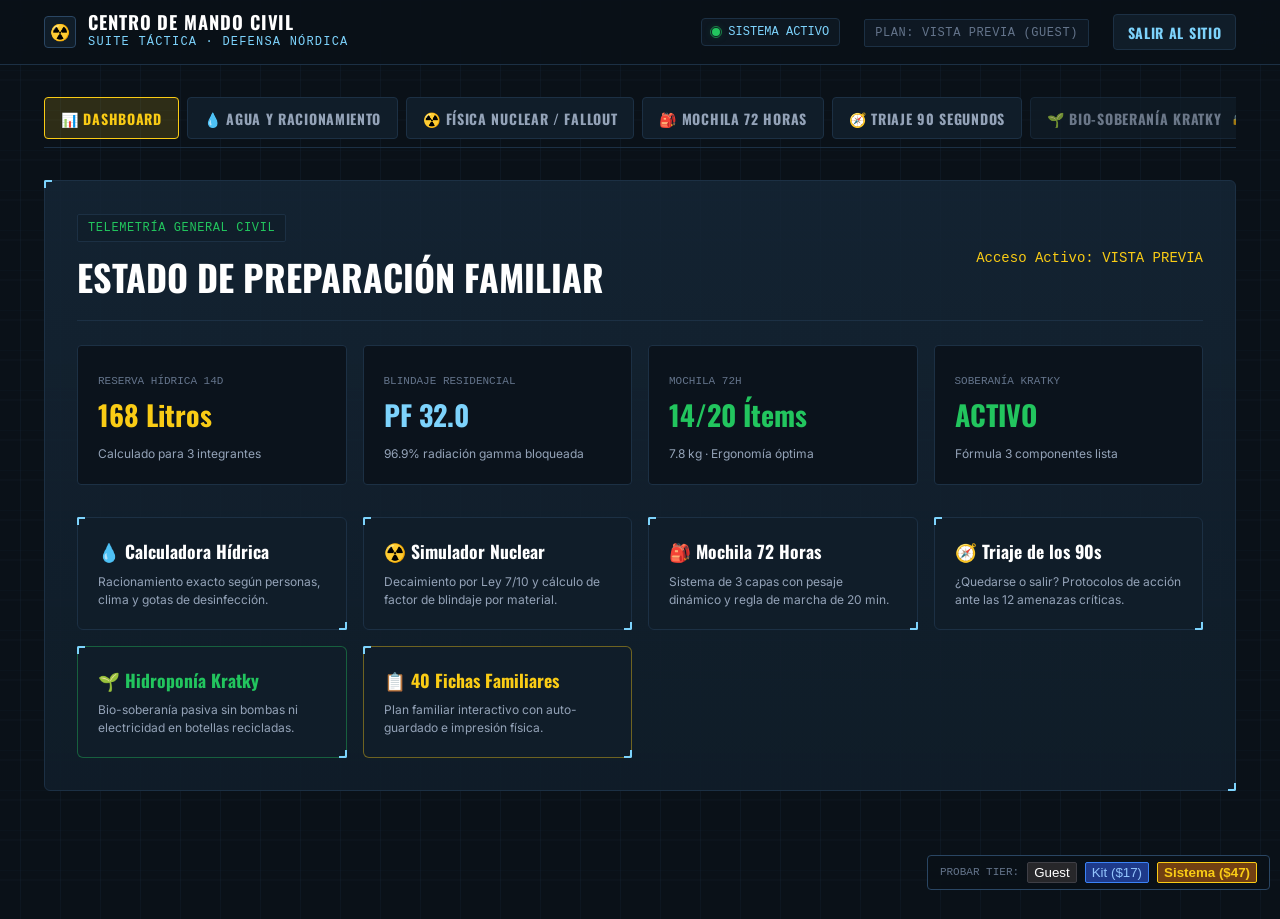
==== app/index.html @ 6c2fdde5 "feat: implementar suite interactiva civil completa, motores kratky, nuclear, agua, triaje y landing " ====
<!DOCTYPE html>
<html lang="es">
<head>
    <meta charset="UTF-8">
    <meta name="viewport" content="width=device-width, initial-scale=1.0">
    <title>CENTRO DE MANDO CIVIL · Supervivencia Final</title>
    <!-- Estilos Tácticos Nórdicos -->
    <link rel="stylesheet" href="../assets/css/tokens.css">
    <link rel="stylesheet" href="../assets/css/layout.css">
    <link rel="stylesheet" href="../assets/css/components.css">
    <style>
        .app-nav-tabs {
            display: flex;
            gap: 0.5rem;
            overflow-x: auto;
            padding-bottom: 0.5rem;
            margin-bottom: 2rem;
            border-bottom: 1px solid var(--border-subtle);
        }
        .app-nav-tab {
            display: inline-flex;
            align-items: center;
            gap: 6px;
            padding: 0.6rem 1rem;
            background: var(--bg-surface);
            border: 1px solid var(--border-subtle);
            color: var(--text-muted);
            border-radius: var(--radius-sm);
            font-family: var(--font-display);
            font-size: var(--text-sm);
            font-weight: 700;
            text-transform: uppercase;
            letter-spacing: 0.05em;
            cursor: pointer;
            white-space: nowrap;
            transition: all var(--transition-fast);
        }
        .app-nav-tab:hover {
            color: #fff;
            border-color: var(--border-strong);
            background: var(--bg-surface-elevated);
        }
        .app-nav-tab.active {
            background: rgba(250, 204, 21, 0.15);
            border-color: var(--action-yellow);
            color: var(--action-yellow);
        }
        .app-nav-tab.locked {
            opacity: 0.7;
            position: relative;
        }
        .app-nav-tab.locked::after {
            content: "🔒";
            font-size: 10px;
            margin-left: 4px;
        }
        .view-pane {
            display: none;
        }
        .view-pane.active {
            display: block;
        }
        @media print {
            .header-command, .app-nav-tabs, .dev-tier-bar, .btn {
                display: none !important;
            }
            body {
                background: #fff !important;
                color: #000 !important;
            }
            .tactical-card {
                border: 1px solid #ccc !important;
                background: #fff !important;
                color: #000 !important;
                box-shadow: none !important;
            }
        }
    </style>
</head>
<body class="bg-radar-grid">

    <!-- BARRA SUPERIOR DE MANDO -->
    <header class="header-command">
        <div class="container">
            <a href="index.html" class="header-brand">
                <span class="brand-badge">☢️</span>
                <div>
                    <h1 class="brand-title">CENTRO DE MANDO CIVIL</h1>
                    <div class="brand-tag">SUITE TÁCTICA · DEFENSA NÓRDICA</div>
                </div>
            </a>

            <div class="header-nav">
                <div class="header-telemetry" id="top-telemetry">
                    <span class="status-dot status-dot-green"></span>
                    <span>SISTEMA ACTIVO</span>
                </div>
                <div id="tier-badge-container">
                    <span class="badge-tactical" id="user-tier-pill" style="color:var(--action-yellow);border-color:var(--action-yellow);">
                        PLAN: CARGANDO...
                    </span>
                </div>
                <a href="../index.html" class="btn btn-sm btn-secondary">Salir al Sitio</a>
            </div>
        </div>
    </header>

    <!-- ÁREA PRINCIPAL DE LA APLICACIÓN -->
    <main class="section" style="padding-top:2rem;">
        <div class="container">

            <!-- PESTAÑAS DE NAVEGACIÓN PRINCIPAL -->
            <nav class="app-nav-tabs" id="main-nav-tabs">
                <button class="app-nav-tab active" data-view="dashboard">📊 Dashboard</button>
                <button class="app-nav-tab" data-view="water">💧 Agua y Racionamiento</button>
                <button class="app-nav-tab" data-view="fallout">☢️ Fí­sica Nuclear / Fallout</button>
                <button class="app-nav-tab" data-view="bag">🎒 Mochila 72 Horas</button>
                <button class="app-nav-tab" data-view="decision">🧭 Triaje 90 Segundos</button>
                <button class="app-nav-tab locked" data-view="kratky" data-req-tier="sistema">🌱 Bio-Soberanía Kratky</button>
                <button class="app-nav-tab locked" data-view="fichas" data-req-tier="sistema">📋 40 Fichas Familiares</button>
                <button class="app-nav-tab locked" data-view="library" data-req-tier="sistema">📚 Enciclopedia 4 Vols</button>
            </nav>

            <!-- VISTAS / PANES -->

            <!-- VISTA 1: DASHBOARD DE CONTROL -->
            <section id="view-dashboard" class="view-pane active">
                <div class="tactical-card" style="margin-bottom:2rem;background:linear-gradient(180deg, rgba(21,38,54,0.85) 0%, rgba(16,29,41,0.95) 100%);">
                    <div style="display:flex;justify-content:space-between;align-items:center;flex-wrap:wrap;gap:1rem;margin-bottom:1.5rem;border-bottom:1px solid var(--border-subtle);padding-bottom:1rem;">
                        <div>
                            <span class="badge-tactical" style="color:var(--status-green);">TELEMETRÍA GENERAL CIVIL</span>
                            <h2 style="font-family:var(--font-display);font-size:var(--text-3xl);color:#fff;margin:0.5rem 0 0 0;text-transform:uppercase;">
                                Estado de Preparación Familiar
                            </h2>
                        </div>
                        <div id="dashboard-plan-label" style="font-family:var(--font-mono);font-size:var(--text-sm);color:var(--action-yellow);">
                            Acceso Activo: SISTEMA COMPLETO
                        </div>
                    </div>

                    <!-- Cuadrícula de Métricas Rápidas -->
                    <div style="display:grid;grid-template-columns:repeat(auto-fit, minmax(220px, 1fr));gap:1rem;margin-bottom:2rem;">
                        <div style="background:#0b131c;padding:1.25rem;border-radius:var(--radius-sm);border:1px solid var(--border-subtle);">
                            <span style="font-family:var(--font-mono);font-size:11px;color:var(--text-dim);text-transform:uppercase;">RESERVA HÍDRICA 14D</span>
                            <div style="font-family:var(--font-display);font-size:var(--text-2xl);color:var(--action-yellow);font-weight:700;margin:4px 0;">
                                168 Litros
                            </div>
                            <span style="font-size:12px;color:var(--text-muted);">Calculado para 3 integrantes</span>
                        </div>

                        <div style="background:#0b131c;padding:1.25rem;border-radius:var(--radius-sm);border:1px solid var(--border-subtle);">
                            <span style="font-family:var(--font-mono);font-size:11px;color:var(--text-dim);text-transform:uppercase;">BLINDAJE RESIDENCIAL</span>
                            <div style="font-family:var(--font-display);font-size:var(--text-2xl);color:var(--text-metallic);font-weight:700;margin:4px 0;">
                                PF 32.0
                            </div>
                            <span style="font-size:12px;color:var(--text-muted);">96.9% radiación gamma bloqueada</span>
                        </div>

                        <div style="background:#0b131c;padding:1.25rem;border-radius:var(--radius-sm);border:1px solid var(--border-subtle);">
                            <span style="font-family:var(--font-mono);font-size:11px;color:var(--text-dim);text-transform:uppercase;">MOCHILA 72H</span>
                            <div style="font-family:var(--font-display);font-size:var(--text-2xl);color:var(--status-green);font-weight:700;margin:4px 0;">
                                14/20 Ítems
                            </div>
                            <span style="font-size:12px;color:var(--text-muted);">7.8 kg · Ergonomía óptima</span>
                        </div>

                        <div style="background:#0b131c;padding:1.25rem;border-radius:var(--radius-sm);border:1px solid var(--border-subtle);">
                            <span style="font-family:var(--font-mono);font-size:11px;color:var(--text-dim);text-transform:uppercase;">SOBERANÍA KRATKY</span>
                            <div style="font-family:var(--font-display);font-size:var(--text-2xl);color:var(--status-green);font-weight:700;margin:4px 0;">
                                ACTIVO
                            </div>
                            <span style="font-size:12px;color:var(--text-muted);">Fórmula 3 componentes lista</span>
                        </div>
                    </div>

                    <!-- Accesos Rápidos a Módulos -->
                    <div style="display:grid;grid-template-columns:repeat(auto-fit, minmax(260px, 1fr));gap:1rem;">
                        <div class="tactical-card" style="padding:1.25rem;cursor:pointer;" data-goto="water">
                            <h3 style="font-family:var(--font-display);color:#fff;font-size:1.1rem;margin:0 0 0.5rem 0;">💧 Calculadora Hídrica</h3>
                            <p style="font-size:var(--text-xs);color:var(--text-muted);margin:0;">Racionamiento exacto según personas, clima y gotas de desinfección.</p>
                        </div>
                        <div class="tactical-card" style="padding:1.25rem;cursor:pointer;" data-goto="fallout">
                            <h3 style="font-family:var(--font-display);color:#fff;font-size:1.1rem;margin:0 0 0.5rem 0;">☢️ Simulador Nuclear</h3>
                            <p style="font-size:var(--text-xs);color:var(--text-muted);margin:0;">Decaimiento por Ley 7/10 y cálculo de factor de blindaje por material.</p>
                        </div>
                        <div class="tactical-card" style="padding:1.25rem;cursor:pointer;" data-goto="bag">
                            <h3 style="font-family:var(--font-display);color:#fff;font-size:1.1rem;margin:0 0 0.5rem 0;">🎒 Mochila 72 Horas</h3>
                            <p style="font-size:var(--text-xs);color:var(--text-muted);margin:0;">Sistema de 3 capas con pesaje dinámico y regla de marcha de 20 min.</p>
                        </div>
                        <div class="tactical-card" style="padding:1.25rem;cursor:pointer;" data-goto="decision">
                            <h3 style="font-family:var(--font-display);color:#fff;font-size:1.1rem;margin:0 0 0.5rem 0;">🧭 Triaje de los 90s</h3>
                            <p style="font-size:var(--text-xs);color:var(--text-muted);margin:0;">¿Quedarse o salir? Protocolos de acción ante las 12 amenazas críticas.</p>
                        </div>
                        <div class="tactical-card" style="padding:1.25rem;cursor:pointer;border-color:rgba(34,197,94,0.4);" data-goto="kratky">
                            <h3 style="font-family:var(--font-display);color:var(--status-green);font-size:1.1rem;margin:0 0 0.5rem 0;">🌱 Hidroponía Kratky</h3>
                            <p style="font-size:var(--text-xs);color:var(--text-muted);margin:0;">Bio-soberanía pasiva sin bombas ni electricidad en botellas recicladas.</p>
                        </div>
                        <div class="tactical-card" style="padding:1.25rem;cursor:pointer;border-color:rgba(250,204,21,0.4);" data-goto="fichas">
                            <h3 style="font-family:var(--font-display);color:var(--action-yellow);font-size:1.1rem;margin:0 0 0.5rem 0;">📋 40 Fichas Familiares</h3>
                            <p style="font-size:var(--text-xs);color:var(--text-muted);margin:0;">Plan familiar interactivo con auto-guardado e impresión física.</p>
                        </div>
                    </div>
                </div>
            </section>

            <!-- VISTA 2: AGUA Y RACIONAMIENTO -->
            <section id="view-water" class="view-pane">
                <div id="water-engine-mount"></div>
            </section>

            <!-- VISTA 3: FÍSICA NUCLEAR Y BLINDAJE -->
            <section id="view-fallout" class="view-pane">
                <div id="fallout-engine-mount"></div>
            </section>

            <!-- VISTA 4: MOCHILA DE 72 HORAS -->
            <section id="view-bag" class="view-pane">
                <div id="bag-engine-mount"></div>
            </section>

            <!-- VISTA 5: TRIAJE DE LOS 90 SEGUNDOS -->
            <section id="view-decision" class="view-pane">
                <div id="decision-engine-mount"></div>
            </section>

            <!-- VISTA 6: LABORATORIO KRATKY (EXCLUSIVO SISTEMA $47) -->
            <section id="view-kratky" class="view-pane">
                <div id="kratky-engine-mount"></div>
            </section>

            <!-- VISTA 7: LAS 40 FICHAS DEL PLAN FAMILIAR (EXCLUSIVO SISTEMA $47) -->
            <section id="view-fichas" class="view-pane">
                <div id="fichas-engine-mount"></div>
            </section>

            <!-- VISTA 8: ENCICLOPEDIA DE LOS 4 VOLÚMENES (EXCLUSIVO SISTEMA $47) -->
            <section id="view-library" class="view-pane">
                <div class="tactical-card" style="margin-bottom:2rem;">
                    <div style="display:flex;justify-content:space-between;align-items:center;margin-bottom:1.5rem;border-bottom:1px solid var(--border-subtle);padding-bottom:1rem;flex-wrap:wrap;gap:1rem;">
                        <div>
                            <span class="badge-tactical" style="color:var(--text-metallic);">📚 BIBLIOTECA TÉCNICA CLASIFICADA</span>
                            <h2 style="font-family:var(--font-display);font-size:var(--text-2xl);color:#fff;margin:0.5rem 0 0 0;text-transform:uppercase;">
                                Los 4 Volúmenes Maestros (Manual Completo 447p)
                            </h2>
                        </div>
                        <a href="../documentos/Manual de Supervivencia ante una Guerra Nuclear.pdf" download class="btn btn-sm btn-primary">
                            📥 Descargar Manual en PDF (19 MB)
                        </a>
                    </div>
                    
                    <div id="volumes-accordion-container" style="display:flex;flex-direction:column;gap:1rem;">
                        <!-- Inyectado dinámicamente desde volumes.js -->
                    </div>
                </div>
            </section>

        </div>
    </main>

    <!-- BARRA FLOTANTE DE SIMULACIÓN Y DESARROLLO (SOLO PARA PRUEBAS DEL PROPIETARIO) -->
    <div class="dev-tier-bar" style="position:fixed;bottom:10px;right:10px;background:rgba(10,17,24,0.95);border:1px solid var(--border-strong);padding:6px 12px;border-radius:var(--radius-sm);z-index:9000;display:flex;align-items:center;gap:8px;font-family:var(--font-mono);font-size:11px;">
        <span style="color:var(--text-dim);">PROBAR TIER:</span>
        <button id="dev-set-guest" style="background:#27272a;border:1px solid #3f3f46;color:#fff;padding:2px 6px;border-radius:2px;cursor:pointer;">Guest</button>
        <button id="dev-set-kit" style="background:#1e3a8a;border:1px solid #3b82f6;color:#93c5fd;padding:2px 6px;border-radius:2px;cursor:pointer;">Kit ($17)</button>
        <button id="dev-set-sistema" style="background:#713f12;border:1px solid #facc15;color:#facc15;padding:2px 6px;border-radius:2px;cursor:pointer;font-weight:bold;">Sistema ($47)</button>
    </div>

    <!-- SCRIPTS DE LA APLICACIÓN -->
    <script type="module">
        import { AuthState, TIERS } from './js/auth-state.js';
        import { WaterEngine } from './js/water-engine.js';
        import { FalloutEngine } from './js/fallout-engine.js';
        import { KratkyEngine } from './js/kratky-engine.js';
        import { BagEngine } from './js/bag-engine.js';
        import { DecisionEngine } from './js/decision-engine.js';
        import { FamilyPlanEngine } from './js/family-plan-engine.js';
        import { VOLUMES } from './data/volumes.js';

        // 1. Inicializar Motores en sus contenedores
        const waterApp = new WaterEngine('water-engine-mount');
        const falloutApp = new FalloutEngine('fallout-engine-mount');
        const kratkyApp = new KratkyEngine('kratky-engine-mount');
        const bagApp = new BagEngine('bag-engine-mount');
        const decisionApp = new DecisionEngine('decision-engine-mount');
        const fichasApp = new FamilyPlanEngine('fichas-engine-mount');

        // 2. Renderizar Biblioteca de Volúmenes
        const volContainer = document.getElementById('volumes-accordion-container');
        if (volContainer && VOLUMES) {
            volContainer.innerHTML = VOLUMES.map((vol, vIdx) => `
                <div style="background:var(--bg-surface-elevated);border:1px solid var(--border-subtle);border-radius:var(--radius-sm);overflow:hidden;">
                    <div style="padding:1rem 1.25rem;background:rgba(16,29,41,0.7);display:flex;justify-content:space-between;align-items:center;cursor:pointer;" onclick="this.nextElementSibling.style.display = this.nextElementSibling.style.display === 'none' ? 'block' : 'none'">
                        <div style="display:flex;align-items:center;gap:10px;">
                            <span style="font-size:1.5rem;">${vol.icon || '📖'}</span>
                            <div>
                                <span style="font-family:var(--font-mono);font-size:11px;color:${vol.coverColor || 'var(--text-metallic)'};">${vol.number} · ${vol.badge || ''}</span>
                                <h3 style="font-family:var(--font-display);font-size:1.15rem;color:#fff;margin:2px 0 0 0;text-transform:uppercase;">${vol.title}</h3>
                            </div>
                        </div>
                        <span style="font-size:12px;color:var(--text-dim);">${vol.readTime || ''} ▼</span>
                    </div>
                    <div style="padding:1.25rem;display:none;border-top:1px solid var(--border-subtle);background:#0b131c;">
                        <p style="font-size:var(--text-sm);color:var(--text-metallic);margin-bottom:1rem;">${vol.subtitle}</p>
                        ${vol.chapters.map(ch => `
                            <div style="margin-bottom:1.25rem;border-bottom:1px solid rgba(255,255,255,0.05);padding-bottom:1rem;">
                                <h4 style="font-family:var(--font-display);font-size:1rem;color:var(--action-yellow);margin:0 0 0.5rem 0;text-transform:uppercase;">${ch.title}</h4>
                                <div style="font-size:var(--text-xs);color:var(--text-muted);line-height:1.6;" class="chapter-content-body">
                                    ${ch.content}
                                </div>
                            </div>
                        `).join('')}
                    </div>
                </div>
            `).join('');
        }

        // 3. Gestión de Pestañas y Control de Acceso
        function updateTierUI() {
            const currentTier = AuthState.getCurrentTier();
            const pill = document.getElementById('user-tier-pill');
            const dashLabel = document.getElementById('dashboard-plan-label');

            if (currentTier === TIERS.SISTEMA) {
                if (pill) {
                    pill.textContent = 'PLAN: SISTEMA COMPLETO ($47)';
                    pill.style.color = 'var(--action-yellow)';
                    pill.style.borderColor = 'var(--action-yellow)';
                }
                if (dashLabel) dashLabel.textContent = 'Acceso Activo: SISTEMA COMPLETO ($47)';
            } else if (currentTier === TIERS.KIT) {
                if (pill) {
                    pill.textContent = 'PLAN: KIT DIGITAL ($17)';
                    pill.style.color = '#38bdf8';
                    pill.style.borderColor = '#38bdf8';
                }
                if (dashLabel) dashLabel.textContent = 'Acceso Activo: KIT DIGITAL ($17)';
            } else {
                if (pill) {
                    pill.textContent = 'PLAN: VISTA PREVIA (GUEST)';
                    pill.style.color = 'var(--text-dim)';
                    pill.style.borderColor = 'var(--border-subtle)';
                }
                if (dashLabel) dashLabel.textContent = 'Acceso Activo: VISTA PREVIA';
            }

            // Actualizar botones con candado
            const lockedTabs = document.querySelectorAll('.app-nav-tab[data-req-tier]');
            lockedTabs.forEach(tab => {
                const req = tab.dataset.reqTier;
                const has = AuthState.hasAccess(req);
                if (has) {
                    tab.classList.remove('locked');
                } else {
                    tab.classList.add('locked');
                }
            });
        }

        function switchView(viewName) {
            const tabs = document.querySelectorAll('.app-nav-tab');
            const targetTab = document.querySelector(`.app-nav-tab[data-view="${viewName}"]`);
            
            // Verificar permiso si la pestaña requiere tier
            if (targetTab && targetTab.dataset.reqTier) {
                const reqTier = targetTab.dataset.reqTier;
                if (!AuthState.hasAccess(reqTier)) {
                    AuthState.showUpgradeModal(targetTab.textContent.trim(), reqTier);
                    return;
                }
            }

            tabs.forEach(t => t.classList.remove('active'));
            if (targetTab) targetTab.classList.add('active');

            const panes = document.querySelectorAll('.view-pane');
            panes.forEach(p => p.classList.remove('active'));

            const activePane = document.getElementById(`view-${viewName}`);
            if (activePane) activePane.classList.add('active');

            window.scrollTo({ top: 0, behavior: 'smooth' });
        }

        // Eventos de Pestañas
        document.querySelectorAll('.app-nav-tab').forEach(btn => {
            btn.addEventListener('click', (e) => {
                switchView(e.currentTarget.dataset.view);
            });
        });

        // Eventos de Tarjetas de Acceso Rápido en Dashboard
        document.querySelectorAll('[data-goto]').forEach(card => {
            card.addEventListener('click', (e) => {
                switchView(e.currentTarget.dataset.goto);
            });
        });

        // Controles de Modo Desarrollador (para pruebas inmediatas del dueño)
        document.getElementById('dev-set-guest')?.addEventListener('click', () => {
            AuthState.setTier(TIERS.GUEST);
            updateTierUI();
        });
        document.getElementById('dev-set-kit')?.addEventListener('click', () => {
            AuthState.setTier(TIERS.KIT);
            updateTierUI();
        });
        document.getElementById('dev-set-sistema')?.addEventListener('click', () => {
            AuthState.setTier(TIERS.SISTEMA);
            updateTierUI();
        });

        // Inicializar UI de Tiers
        updateTierUI();
    </script>
</body>
</html>
---- assets/css/tokens.css ----
/* ============================================================================
   SUPERVIVENCIA FINAL — SISTEMA DE DISEÑO: DEFENSA CIVIL NÓRDICA / RADAR OTAN
   tokens.css · Variables maestras, tipografía y micro-rejilla táctica
   ============================================================================ */

/* ----- Fuentes Locales de Alto Rendimiento (Cero peticiones externas) ----- */
@font-face {
  font-family: 'Oswald';
  font-style: normal;
  font-weight: 400;
  font-display: swap;
  src: url('../fonts/oswald-400-latin.woff2') format('woff2');
}

@font-face {
  font-family: 'Oswald';
  font-style: normal;
  font-weight: 500;
  font-display: swap;
  src: url('../fonts/oswald-500-latin.woff2') format('woff2');
}

@font-face {
  font-family: 'Oswald';
  font-style: normal;
  font-weight: 600;
  font-display: swap;
  src: url('../fonts/oswald-600-latin.woff2') format('woff2');
}

@font-face {
  font-family: 'Oswald';
  font-style: normal;
  font-weight: 700;
  font-display: swap;
  src: url('../fonts/oswald-700-latin.woff2') format('woff2');
}

@font-face {
  font-family: 'Inter';
  font-style: normal;
  font-weight: 400;
  font-display: swap;
  src: url('../fonts/inter-400-latin.woff2') format('woff2');
}

@font-face {
  font-family: 'Inter';
  font-style: normal;
  font-weight: 500;
  font-display: swap;
  src: url('../fonts/inter-500-latin.woff2') format('woff2');
}

@font-face {
  font-family: 'Inter';
  font-style: normal;
  font-weight: 600;
  font-display: swap;
  src: url('../fonts/inter-600-latin.woff2') format('woff2');
}

:root {
  /* ----- 1. Paleta de Color Nórdica / Radar OTAN ----- */
  --bg-abyssal: #0a1118;            /* Fondo base: Azul abisal de mando */
  --bg-surface: #101d29;            /* Superficie de módulos técnicos */
  --bg-surface-elevated: #152636;   /* Módulos interactivos y tarjetas hover */
  --bg-surface-overlay: rgba(16, 29, 41, 0.85); /* Superficie con desenfoque / glassmorphism */

  /* Bordes de precisión táctica */
  --border-subtle: #1c3044;         /* Borde perimetral estándar */
  --border-strong: #2a4663;         /* Borde activo / enfoque */
  --border-glow: rgba(125, 211, 252, 0.25); /* Resplandor perimetral radar */

  /* Tipografías y contraste */
  --text-primary: #ffffff;          /* Blanco puro: Títulos de máxima jerarquía */
  --text-metallic: #7dd3fc;         /* Azul metálico técnico: Subtítulos, métricas, HUD */
  --text-muted: #94a3b8;            /* Gris pizarra neutro: Párrafos y descripciones */
  --text-dim: #64748b;              /* Texto secundario y etiquetas técnicas */

  /* Colores de Acción y Telemetría */
  --action-yellow: #facc15;         /* Amarillo rescate: Botones de conversión y llamada a la acción */
  --action-yellow-hover: #eab308;   /* Amarillo rescate presionado/hover */
  --action-yellow-glow: rgba(250, 204, 21, 0.28);
  --status-green: #22c55e;          /* Verde fósforo operativo: Telemetría positiva y verificación */
  --status-green-glow: rgba(34, 197, 94, 0.25);
  --status-amber: #f59e0b;          /* Alerta preventiva nivel 2 */
  --status-red: #ef4444;            /* Nivel crítico de riesgo */

  /* ----- 2. Tipografía ----- */
  --font-display: 'Oswald', -apple-system, BlinkMacSystemFont, 'Segoe UI', Roboto, sans-serif;
  --font-body: 'Inter', -apple-system, BlinkMacSystemFont, 'Segoe UI', Roboto, sans-serif;
  --font-mono: 'SF Mono', Consolas, 'Liberation Mono', Menlo, Courier, monospace;

  /* Escala tipográfica fluida */
  --text-xs: clamp(0.7rem, 0.65rem + 0.25vw, 0.75rem);
  --text-sm: clamp(0.8rem, 0.75rem + 0.25vw, 0.875rem);
  --text-base: clamp(0.925rem, 0.875rem + 0.25vw, 1rem);
  --text-lg: clamp(1.05rem, 0.98rem + 0.35vw, 1.15rem);
  --text-xl: clamp(1.2rem, 1.1rem + 0.5vw, 1.35rem);
  --text-2xl: clamp(1.5rem, 1.35rem + 0.75vw, 1.75rem);
  --text-3xl: clamp(1.85rem, 1.6rem + 1.25vw, 2.25rem);
  --text-4xl: clamp(2.3rem, 1.9rem + 2vw, 3rem);
  --text-5xl: clamp(2.8rem, 2.2rem + 3vw, 4rem);

  /* Espaciado modular */
  --space-2xs: 0.25rem;
  --space-xs: 0.5rem;
  --space-sm: 0.75rem;
  --space-md: 1rem;
  --space-lg: 1.5rem;
  --space-xl: 2rem;
  --space-2xl: 3rem;
  --space-3xl: 4.5rem;
  --space-4xl: 6rem;

  /* Radios de curvatura de centro de mando (mínimos, estéticos e industriales) */
  --radius-xs: 2px;
  --radius-sm: 4px;
  --radius-md: 6px;
  --radius-lg: 8px;
  --radius-pill: 9999px;

  /* Sombras y elevaciones de pantalla táctica */
  --shadow-sm: 0 1px 2px 0 rgba(0, 0, 0, 0.4);
  --shadow-md: 0 4px 6px -1px rgba(0, 0, 0, 0.5), 0 2px 4px -2px rgba(0, 0, 0, 0.5);
  --shadow-lg: 0 10px 15px -3px rgba(0, 0, 0, 0.6), 0 4px 6px -4px rgba(0, 0, 0, 0.6);
  --shadow-tactical: 0 0 0 1px var(--border-subtle), 0 8px 24px -4px rgba(0, 0, 0, 0.7);

  /* Transiciones precisas */
  --transition-fast: 150ms cubic-bezier(0.16, 1, 0.3, 1);
  --transition-smooth: 250ms cubic-bezier(0.16, 1, 0.3, 1);
  --transition-slow: 400ms cubic-bezier(0.16, 1, 0.3, 1);

  /* Índices Z de mando */
  --z-base: 1;
  --z-surface: 10;
  --z-sticky: 50;
  --z-header: 100;
  --z-modal: 500;
  --z-telemetry: 1000;

  /* ----- 3. Micro-rejilla Radar OTAN (Patrón técnico de fondo) ----- */
  --radar-grid: linear-gradient(to right, rgba(28, 48, 68, 0.18) 1px, transparent 1px),
                linear-gradient(to bottom, rgba(28, 48, 68, 0.18) 1px, transparent 1px);
  --radar-grid-dense: linear-gradient(to right, rgba(125, 211, 252, 0.05) 1px, transparent 1px),
                      linear-gradient(to bottom, rgba(125, 211, 252, 0.05) 1px, transparent 1px);
  --radar-grid-size: 40px 40px;
  --radar-grid-size-dense: 8px 8px;
}

/* Aplicación global del fondo y suavizado */
html {
  background-color: var(--bg-abyssal);
  color: var(--text-primary);
  font-family: var(--font-body);
  font-size: 16px;
  line-height: 1.5;
  -webkit-font-smoothing: antialiased;
  -moz-osx-font-smoothing: grayscale;
  text-rendering: optimizeLegibility;
  box-sizing: border-box;
}

*, *::before, *::after {
  box-sizing: inherit;
}

/* Clase utilitaria de fondo radar técnico */
.bg-radar-grid {
  background-color: var(--bg-abyssal);
  background-image: var(--radar-grid);
  background-size: var(--radar-grid-size);
  background-position: center center;
}
---- assets/css/layout.css ----
/* ============================================================================
   SUPERVIVENCIA FINAL — SISTEMA DE DISEÑO: DEFENSA CIVIL NÓRDICA / RADAR OTAN
   layout.css · Contenedores, rejillas, barra de mando y estructura responsiva
   ============================================================================ */

/* ----- Reseteo y Base Estructural ----- */
body {
  margin: 0;
  padding: 0;
  background-color: var(--bg-abyssal);
  color: var(--text-primary);
  font-family: var(--font-body);
  font-size: var(--text-base);
  min-height: 100vh;
  position: relative;
  overflow-x: hidden; /* Prohibido overflow global que rompa scroll */
}

/* Capa de fondo con micro-rejilla radar permanente */
body::before {
  content: "";
  position: fixed;
  inset: 0;
  background-image: var(--radar-grid);
  background-size: var(--radar-grid-size);
  background-position: center center;
  pointer-events: none;
  z-index: 0;
  opacity: 0.65;
}

/* Contenedor maestro responsivo */
.container {
  width: 100%;
  max-width: 1240px;
  margin-left: auto;
  margin-right: auto;
  padding-left: var(--space-lg);
  padding-right: var(--space-lg);
  position: relative;
  z-index: var(--z-base);
}

.container-narrow {
  max-width: 960px;
}

.container-full {
  max-width: 100%;
  padding-left: var(--space-md);
  padding-right: var(--space-md);
}

/* ----- Barra Superior de Mando / Header Táctico ----- */
.header-command {
  position: sticky;
  top: 0;
  width: 100%;
  background-color: rgba(10, 17, 24, 0.92);
  backdrop-filter: blur(12px);
  -webkit-backdrop-filter: blur(12px);
  border-bottom: 1px solid var(--border-subtle);
  z-index: var(--z-header);
  transition: border-color var(--transition-fast);
}

.header-command .container {
  display: flex;
  align-items: center;
  justify-content: space-between;
  height: 64px;
}

.header-brand {
  display: flex;
  align-items: center;
  gap: var(--space-sm);
  text-decoration: none;
}

.header-brand .brand-badge {
  display: inline-flex;
  align-items: center;
  justify-content: center;
  width: 32px;
  height: 32px;
  border-radius: var(--radius-sm);
  background-color: var(--bg-surface);
  border: 1px solid var(--border-strong);
  color: var(--action-yellow);
}

.header-brand .brand-title {
  font-family: var(--font-display);
  font-size: var(--text-lg);
  font-weight: 700;
  letter-spacing: 0.05em;
  text-transform: uppercase;
  color: var(--text-primary);
  margin: 0;
  line-height: 1;
}

.header-brand .brand-tag {
  font-family: var(--font-mono);
  font-size: var(--text-xs);
  color: var(--text-metallic);
  letter-spacing: 0.1em;
  text-transform: uppercase;
  margin-top: 2px;
}

.header-nav {
  display: flex;
  align-items: center;
  gap: var(--space-lg);
}

.header-telemetry {
  display: flex;
  align-items: center;
  gap: var(--space-xs);
  font-family: var(--font-mono);
  font-size: var(--text-xs);
  color: var(--text-metallic);
  background-color: rgba(16, 29, 41, 0.6);
  padding: 4px 10px;
  border-radius: var(--radius-sm);
  border: 1px solid var(--border-subtle);
}

/* ----- Secciones Maestras ----- */
.section {
  padding-top: var(--space-4xl);
  padding-bottom: var(--space-4xl);
  position: relative;
  z-index: var(--z-base);
}

.section-hero {
  padding-top: var(--space-3xl);
  padding-bottom: var(--space-4xl);
  min-height: calc(100vh - 64px);
  display: flex;
  align-items: center;
}

.section-dark {
  background-color: rgba(16, 29, 41, 0.45);
  border-top: 1px solid var(--border-subtle);
  border-bottom: 1px solid var(--border-subtle);
}

/* Encabezados de Sección */
.section-header {
  text-align: center;
  margin-bottom: var(--space-3xl);
}

.section-tag {
  display: inline-flex;
  align-items: center;
  gap: var(--space-xs);
  font-family: var(--font-mono);
  font-size: var(--text-xs);
  color: var(--text-metallic);
  text-transform: uppercase;
  letter-spacing: 0.15em;
  margin-bottom: var(--space-sm);
}

.section-title {
  font-family: var(--font-display);
  font-size: var(--text-3xl);
  font-weight: 700;
  text-transform: uppercase;
  letter-spacing: 0.02em;
  color: var(--text-primary);
  margin-top: 0;
  margin-bottom: var(--space-sm);
  line-height: 1.15;
}

.section-subtitle {
  font-size: var(--text-lg);
  color: var(--text-muted);
  max-width: 680px;
  margin-left: auto;
  margin-right: auto;
  line-height: 1.6;
}

/* ----- Rejilla de Hero (Titular + Widget de Diagnóstico) ----- */
.hero-grid {
  display: grid;
  grid-template-columns: 1.1fr 0.9fr;
  gap: var(--space-2xl);
  align-items: center;
}

/* Rejilla de Módulos (2, 3 y 4 columnas tácticas) */
.grid-2 {
  display: grid;
  grid-template-columns: repeat(2, 1fr);
  gap: var(--space-xl);
}

.grid-3 {
  display: grid;
  grid-template-columns: repeat(3, 1fr);
  gap: var(--space-xl);
}

.grid-4 {
  display: grid;
  grid-template-columns: repeat(4, 1fr);
  gap: var(--space-lg);
}

/* ----- Footer Táctico ----- */
.footer-command {
  border-top: 1px solid var(--border-subtle);
  background-color: var(--bg-abyssal);
  padding-top: var(--space-3xl);
  padding-bottom: var(--space-2xl);
  position: relative;
  z-index: var(--z-base);
}

/* ----- Responsive Breakpoints ----- */
@media (max-width: 1024px) {
  .hero-grid {
    grid-template-columns: 1fr;
    gap: var(--space-2xl);
  }

  .grid-4 {
    grid-template-columns: repeat(2, 1fr);
  }
}

@media (max-width: 768px) {
  .grid-3, .grid-2 {
    grid-template-columns: 1fr;
  }

  .grid-4 {
    grid-template-columns: 1fr;
  }

  .section {
    padding-top: var(--space-2xl);
    padding-bottom: var(--space-2xl);
  }

  .header-telemetry {
    display: none; /* Ocultar telemetría secundaria en móviles para dar prioridad al CTA */
  }

  .container {
    padding-left: var(--space-md);
    padding-right: var(--space-md);
  }
}
---- assets/css/components.css ----
/* ============================================================================
   SUPERVIVENCIA FINAL — SISTEMA DE DISEÑO: DEFENSA CIVIL NÓRDICA / RADAR OTAN
   components.css · Botones de acción, tarjetas tácticas, telemetría y widget
   ============================================================================ */

/* ----- 1. Botones Tácticos y de Conversión ----- */
.btn {
  display: inline-flex;
  align-items: center;
  justify-content: center;
  gap: var(--space-xs);
  padding: 0.75rem 1.5rem;
  font-family: var(--font-display);
  font-size: var(--text-base);
  font-weight: 700;
  letter-spacing: 0.05em;
  text-transform: uppercase;
  text-decoration: none;
  border-radius: var(--radius-sm);
  border: 1px solid transparent;
  cursor: pointer;
  transition: all var(--transition-smooth);
  position: relative;
  user-select: none;
  white-space: nowrap;
}

/* Botón Principal: Amarillo Rescate (#facc15) */
.btn-primary {
  background-color: var(--action-yellow);
  color: #0a1118;
  border-color: #fde047;
  box-shadow: 0 0 15px var(--action-yellow-glow), 0 2px 4px rgba(0, 0, 0, 0.4);
}

.btn-primary:hover {
  background-color: var(--action-yellow-hover);
  border-color: #fef08a;
  box-shadow: 0 0 25px rgba(250, 204, 21, 0.45), 0 4px 8px rgba(0, 0, 0, 0.5);
  transform: translateY(-1px);
}

.btn-primary:active {
  transform: translateY(1px);
  box-shadow: 0 0 10px var(--action-yellow-glow);
}

/* Botón Secundario: Mando Técnico (#101d29) */
.btn-secondary {
  background-color: var(--bg-surface);
  color: var(--text-metallic);
  border-color: var(--border-subtle);
}

.btn-secondary:hover {
  background-color: var(--bg-surface-elevated);
  border-color: var(--border-strong);
  color: #ffffff;
  box-shadow: 0 0 15px rgba(125, 211, 252, 0.15);
}

/* Tamaños de Botón */
.btn-sm {
  padding: 0.4rem 0.85rem;
  font-size: var(--text-sm);
}

.btn-lg {
  padding: 1rem 2rem;
  font-size: var(--text-lg);
  letter-spacing: 0.08em;
}

.btn-full {
  width: 100%;
}

/* ----- 2. Puntos de Estado y Telemetría Militar ----- */
.status-indicator {
  display: inline-flex;
  align-items: center;
  gap: 6px;
  font-family: var(--font-mono);
  font-size: var(--text-xs);
  text-transform: uppercase;
  letter-spacing: 0.05em;
}

.status-dot {
  width: 8px;
  height: 8px;
  border-radius: var(--radius-pill);
  display: inline-block;
  position: relative;
}

.status-dot-green {
  background-color: var(--status-green);
  box-shadow: 0 0 8px var(--status-green-glow);
}

.status-dot-green::after {
  content: "";
  position: absolute;
  inset: -2px;
  border-radius: var(--radius-pill);
  border: 1px solid var(--status-green);
  opacity: 0.6;
  animation: pulse-dot 2s infinite ease-out;
}

.status-dot-yellow {
  background-color: var(--action-yellow);
  box-shadow: 0 0 8px var(--action-yellow-glow);
}

.status-dot-red {
  background-color: var(--status-red);
  box-shadow: 0 0 8px rgba(239, 68, 68, 0.4);
}

@keyframes pulse-dot {
  0% { transform: scale(1); opacity: 0.8; }
  100% { transform: scale(2.2); opacity: 0; }
}

.badge-tactical {
  display: inline-flex;
  align-items: center;
  gap: 6px;
  padding: 4px 10px;
  border-radius: var(--radius-xs);
  background-color: rgba(16, 29, 41, 0.7);
  border: 1px solid var(--border-subtle);
  font-family: var(--font-mono);
  font-size: var(--text-xs);
  color: var(--text-metallic);
  letter-spacing: 0.05em;
}

/* ----- 3. Tarjetas Tácticas con Esquinas Militares (Bunker Cards) ----- */
.tactical-card {
  background-color: var(--bg-surface);
  border: 1px solid var(--border-subtle);
  border-radius: var(--radius-md);
  padding: var(--space-xl);
  position: relative;
  transition: all var(--transition-smooth);
}

.tactical-card:hover {
  border-color: var(--border-strong);
  box-shadow: 0 8px 30px rgba(0, 0, 0, 0.5), 0 0 20px rgba(125, 211, 252, 0.06);
}

/* Esquinas técnicas militares */
.tactical-card::before,
.tactical-card::after {
  content: "";
  position: absolute;
  width: 8px;
  height: 8px;
  pointer-events: none;
}

.tactical-card::before {
  top: -1px;
  left: -1px;
  border-top: 2px solid var(--text-metallic);
  border-left: 2px solid var(--text-metallic);
  border-top-left-radius: var(--radius-xs);
}

.tactical-card::after {
  bottom: -1px;
  right: -1px;
  border-bottom: 2px solid var(--text-metallic);
  border-right: 2px solid var(--text-metallic);
  border-bottom-right-radius: var(--radius-xs);
}

/* Variante de tarjeta destacada (Sistema Completo $47) */
.tactical-card-featured {
  border-color: rgba(250, 204, 21, 0.4);
  background: linear-gradient(180deg, rgba(21, 38, 54, 0.9) 0%, rgba(16, 29, 41, 0.95) 100%);
  box-shadow: 0 0 30px rgba(250, 204, 21, 0.1);
}

.tactical-card-featured::before {
  border-color: var(--action-yellow);
}

.tactical-card-featured::after {
  border-color: var(--action-yellow);
}

/* ----- 4. Widget de Diagnóstico Rápido de Vulnerabilidad (Hero) ----- */
.diagnostic-widget {
  background-color: rgba(16, 29, 41, 0.85);
  border: 1px solid var(--border-strong);
  border-radius: var(--radius-lg);
  padding: var(--space-xl);
  box-shadow: var(--shadow-tactical), 0 0 40px rgba(10, 17, 24, 0.8);
  backdrop-filter: blur(8px);
  position: relative;
}

.diagnostic-header {
  display: flex;
  align-items: center;
  justify-content: space-between;
  border-bottom: 1px solid var(--border-subtle);
  padding-bottom: var(--space-md);
  margin-bottom: var(--space-lg);
}

.diagnostic-title {
  font-family: var(--font-display);
  font-size: var(--text-base);
  font-weight: 700;
  letter-spacing: 0.08em;
  text-transform: uppercase;
  color: var(--text-metallic);
  margin: 0;
  display: flex;
  align-items: center;
  gap: var(--space-xs);
}

.diagnostic-step {
  font-family: var(--font-mono);
  font-size: var(--text-xs);
  color: var(--text-muted);
  background: var(--bg-surface-elevated);
  padding: 2px 8px;
  border-radius: var(--radius-xs);
  border: 1px solid var(--border-subtle);
}

/* Barra Reactiva de Riesgo / Telemetría en Vivo */
.threat-meter {
  margin-bottom: var(--space-lg);
  background-color: #0b131c;
  border: 1px solid var(--border-subtle);
  border-radius: var(--radius-sm);
  padding: var(--space-sm) var(--space-md);
}

.threat-meter-labels {
  display: flex;
  justify-content: space-between;
  align-items: center;
  margin-bottom: 6px;
  font-family: var(--font-mono);
  font-size: var(--text-xs);
}

.threat-meter-score {
  font-weight: 700;
  color: var(--action-yellow);
}

.threat-bar-track {
  width: 100%;
  height: 8px;
  background-color: rgba(28, 48, 68, 0.5);
  border-radius: var(--radius-pill);
  overflow: hidden;
  position: relative;
}

.threat-bar-fill {
  height: 100%;
  width: 35%; /* Valor reactivo dinámico */
  background: linear-gradient(90deg, var(--status-green) 0%, var(--action-yellow) 60%, var(--status-red) 100%);
  border-radius: var(--radius-pill);
  transition: width 0.4s cubic-bezier(0.16, 1, 0.3, 1);
  box-shadow: 0 0 10px rgba(250, 204, 21, 0.5);
}

/* Pregunta y Opciones Tácticas */
.question-container {
  min-height: 160px;
}

.question-text {
  font-family: var(--font-display);
  font-size: var(--text-lg);
  font-weight: 600;
  color: #ffffff;
  margin-top: 0;
  margin-bottom: var(--space-md);
  line-height: 1.3;
}

.options-grid {
  display: flex;
  flex-direction: column;
  gap: var(--space-xs);
}

.option-btn {
  display: flex;
  align-items: center;
  gap: var(--space-sm);
  width: 100%;
  padding: 0.75rem 1rem;
  background-color: var(--bg-surface-elevated);
  border: 1px solid var(--border-subtle);
  border-radius: var(--radius-sm);
  color: var(--text-muted);
  font-family: var(--font-body);
  font-size: var(--text-sm);
  text-align: left;
  cursor: pointer;
  transition: all var(--transition-fast);
}

.option-btn:hover {
  background-color: #1a2f43;
  border-color: var(--border-strong);
  color: #ffffff;
  transform: translateX(3px);
}

.option-btn.selected {
  background-color: rgba(125, 211, 252, 0.1);
  border-color: var(--text-metallic);
  color: #ffffff;
}

.option-btn .option-indicator {
  width: 16px;
  height: 16px;
  border-radius: var(--radius-xs);
  border: 1px solid var(--border-strong);
  display: flex;
  align-items: center;
  justify-content: center;
  font-family: var(--font-mono);
  font-size: 10px;
  flex-shrink: 0;
}

.option-btn.selected .option-indicator {
  background-color: var(--text-metallic);
  color: #0a1118;
  border-color: var(--text-metallic);
}

/* ----- 5. Barra de Fuentes Oficiales (Trust Strip) ----- */
.sources-strip {
  display: flex;
  flex-wrap: wrap;
  align-items: center;
  justify-content: center;
  gap: var(--space-lg);
  padding: var(--space-lg) var(--space-md);
  border-top: 1px solid var(--border-subtle);
  border-bottom: 1px solid var(--border-subtle);
  background-color: rgba(10, 17, 24, 0.7);
}

.source-item {
  display: flex;
  align-items: center;
  gap: var(--space-xs);
  font-family: var(--font-mono);
  font-size: var(--text-xs);
  color: var(--text-dim);
  letter-spacing: 0.05em;
  text-transform: uppercase;
}

.source-item strong {
  color: var(--text-metallic);
}
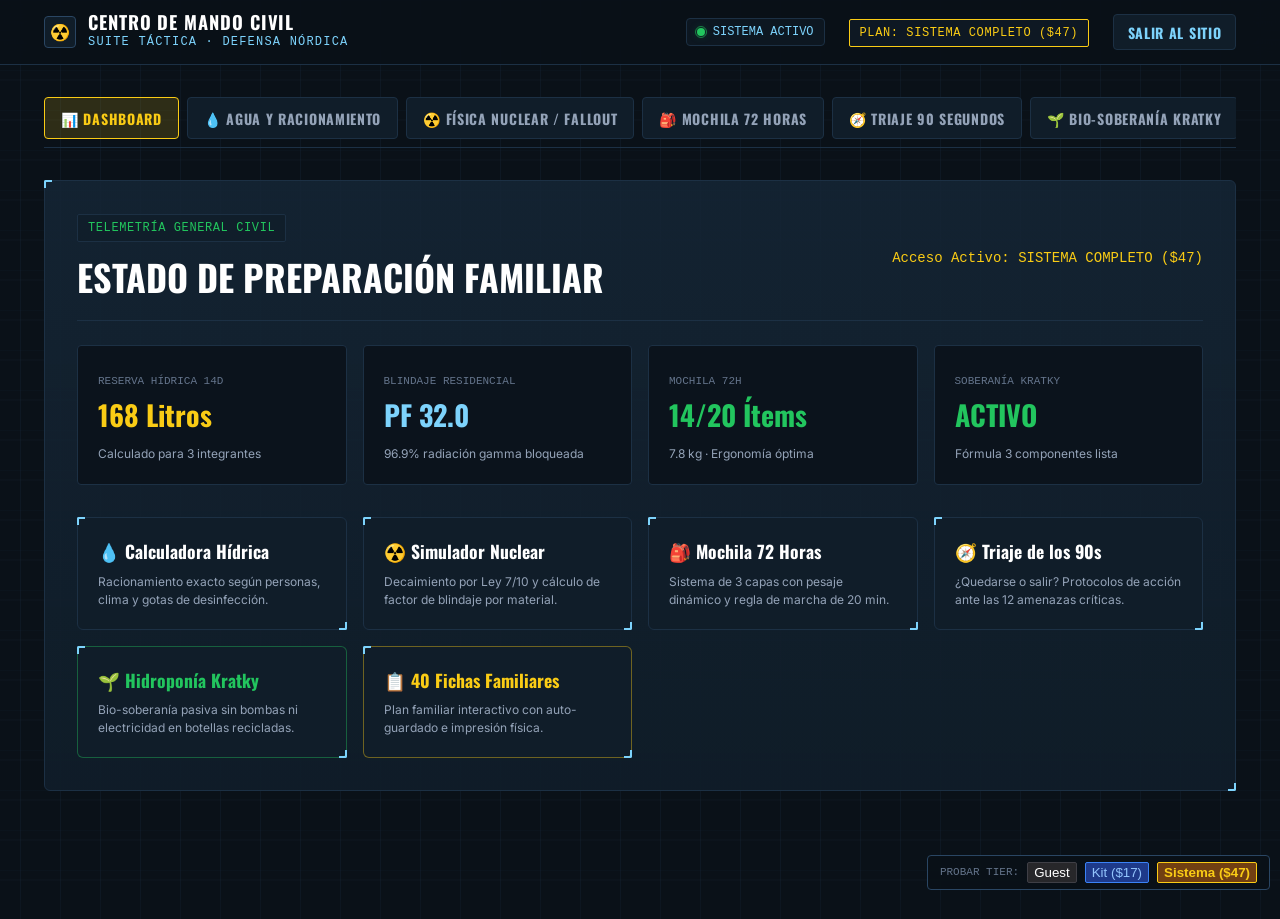
==== commit 7894c7e1: "feat: desbloquear acceso total por defecto para pruebas y auditoria del propietario" ====
--- a/app/index.html
+++ b/app/index.html
@@ -116,9 +116,9 @@
                 <button class="app-nav-tab" data-view="fallout">☢️ Fí­sica Nuclear / Fallout</button>
                 <button class="app-nav-tab" data-view="bag">🎒 Mochila 72 Horas</button>
                 <button class="app-nav-tab" data-view="decision">🧭 Triaje 90 Segundos</button>
-                <button class="app-nav-tab locked" data-view="kratky" data-req-tier="sistema">🌱 Bio-Soberanía Kratky</button>
-                <button class="app-nav-tab locked" data-view="fichas" data-req-tier="sistema">📋 40 Fichas Familiares</button>
-                <button class="app-nav-tab locked" data-view="library" data-req-tier="sistema">📚 Enciclopedia 4 Vols</button>
+                <button class="app-nav-tab" data-view="kratky" data-req-tier="sistema">🌱 Bio-Soberanía Kratky</button>
+                <button class="app-nav-tab" data-view="fichas" data-req-tier="sistema">📋 40 Fichas Familiares</button>
+                <button class="app-nav-tab" data-view="library" data-req-tier="sistema">📚 Enciclopedia 4 Vols</button>
             </nav>
 
             <!-- VISTAS / PANES -->
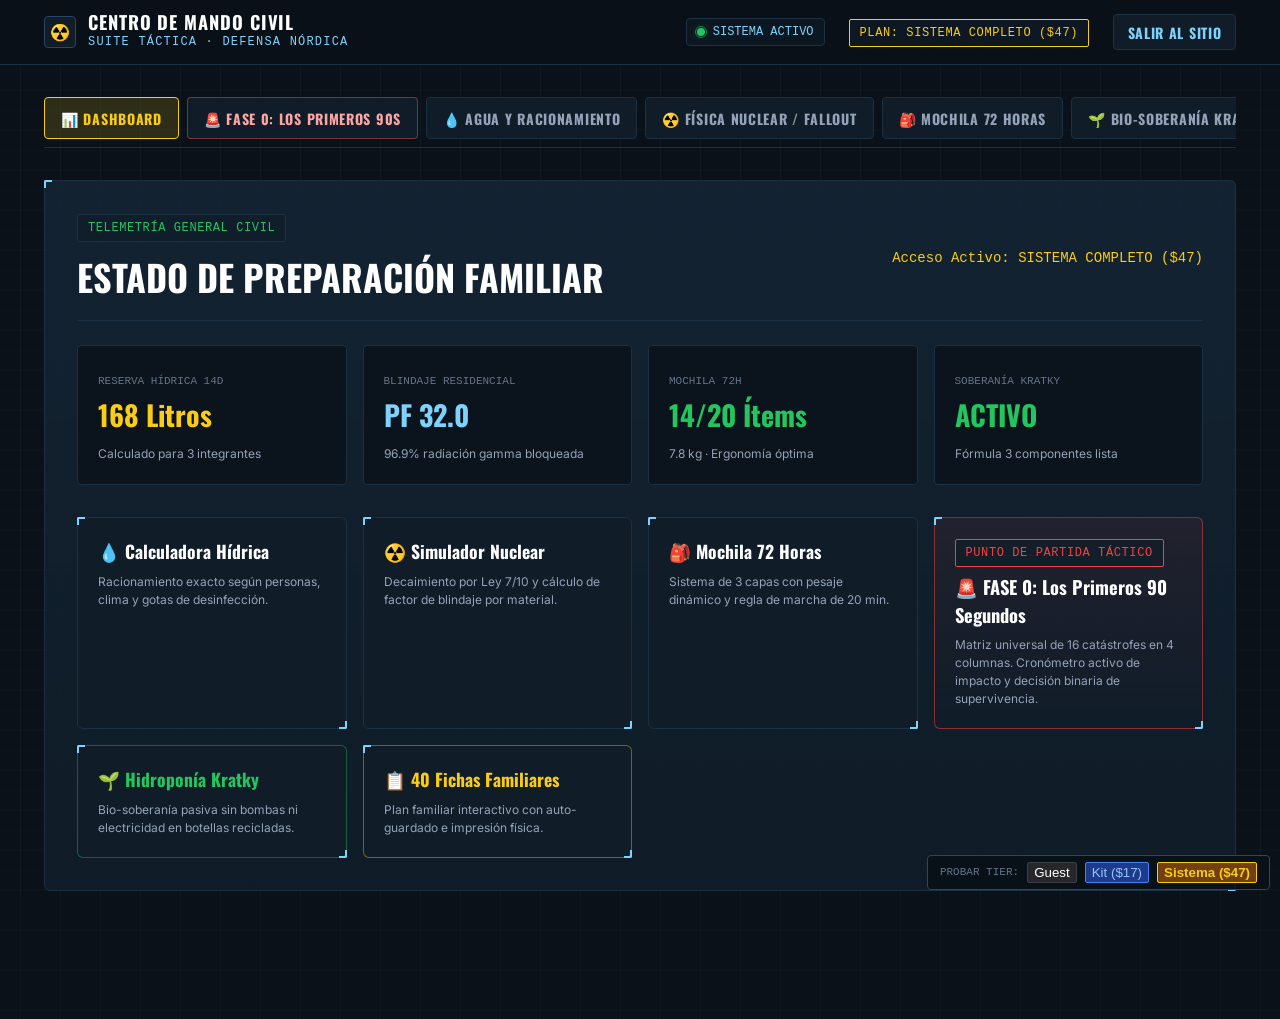
==== commit 76e5f890: "feat: Implementacion completa de Fase 0 (16 catastrofes en 4 columnas y cronometro de 90s)" ====
--- a/app/index.html
+++ b/app/index.html
@@ -112,10 +112,10 @@
             <!-- PESTAÑAS DE NAVEGACIÓN PRINCIPAL -->
             <nav class="app-nav-tabs" id="main-nav-tabs">
                 <button class="app-nav-tab active" data-view="dashboard">📊 Dashboard</button>
+                <button class="app-nav-tab" data-view="decision" style="border-color:rgba(239,68,68,0.5);color:#fca5a5;">🚨 FASE 0: Los Primeros 90s</button>
                 <button class="app-nav-tab" data-view="water">💧 Agua y Racionamiento</button>
-                <button class="app-nav-tab" data-view="fallout">☢️ Fí­sica Nuclear / Fallout</button>
+                <button class="app-nav-tab" data-view="fallout">☢️ Física Nuclear / Fallout</button>
                 <button class="app-nav-tab" data-view="bag">🎒 Mochila 72 Horas</button>
-                <button class="app-nav-tab" data-view="decision">🧭 Triaje 90 Segundos</button>
                 <button class="app-nav-tab" data-view="kratky" data-req-tier="sistema">🌱 Bio-Soberanía Kratky</button>
                 <button class="app-nav-tab" data-view="fichas" data-req-tier="sistema">📋 40 Fichas Familiares</button>
                 <button class="app-nav-tab" data-view="library" data-req-tier="sistema">📚 Enciclopedia 4 Vols</button>
@@ -187,9 +187,10 @@
                             <h3 style="font-family:var(--font-display);color:#fff;font-size:1.1rem;margin:0 0 0.5rem 0;">🎒 Mochila 72 Horas</h3>
                             <p style="font-size:var(--text-xs);color:var(--text-muted);margin:0;">Sistema de 3 capas con pesaje dinámico y regla de marcha de 20 min.</p>
                         </div>
-                        <div class="tactical-card" style="padding:1.25rem;cursor:pointer;" data-goto="decision">
-                            <h3 style="font-family:var(--font-display);color:#fff;font-size:1.1rem;margin:0 0 0.5rem 0;">🧭 Triaje de los 90s</h3>
-                            <p style="font-size:var(--text-xs);color:var(--text-muted);margin:0;">¿Quedarse o salir? Protocolos de acción ante las 12 amenazas críticas.</p>
+                        <div class="tactical-card" style="padding:1.25rem;cursor:pointer;border-color:rgba(239,68,68,0.5);background:linear-gradient(180deg, rgba(239,68,68,0.08) 0%, rgba(16,29,41,0.95) 100%);" data-goto="decision">
+                            <span class="badge-tactical" style="color:var(--status-red);border-color:var(--status-red);margin-bottom:6px;display:inline-block;">PUNTO DE PARTIDA TÁCTICO</span>
+                            <h3 style="font-family:var(--font-display);color:#fff;font-size:1.15rem;margin:0 0 0.5rem 0;">🚨 FASE 0: Los Primeros 90 Segundos</h3>
+                            <p style="font-size:var(--text-xs);color:var(--text-muted);margin:0;">Matriz universal de 16 catástrofes en 4 columnas. Cronómetro activo de impacto y decisión binaria de supervivencia.</p>
                         </div>
                         <div class="tactical-card" style="padding:1.25rem;cursor:pointer;border-color:rgba(34,197,94,0.4);" data-goto="kratky">
                             <h3 style="font-family:var(--font-display);color:var(--status-green);font-size:1.1rem;margin:0 0 0.5rem 0;">🌱 Hidroponía Kratky</h3>
@@ -272,7 +273,7 @@
         import { FalloutEngine } from './js/fallout-engine.js';
         import { KratkyEngine } from './js/kratky-engine.js';
         import { BagEngine } from './js/bag-engine.js';
-        import { DecisionEngine } from './js/decision-engine.js';
+        import { Phase0Engine } from './js/phase0-engine.js';
         import { FamilyPlanEngine } from './js/family-plan-engine.js';
         import { VOLUMES } from './data/volumes.js';
 
@@ -281,7 +282,7 @@
         const falloutApp = new FalloutEngine('fallout-engine-mount');
         const kratkyApp = new KratkyEngine('kratky-engine-mount');
         const bagApp = new BagEngine('bag-engine-mount');
-        const decisionApp = new DecisionEngine('decision-engine-mount');
+        const phase0App = new Phase0Engine('decision-engine-mount');
         const fichasApp = new FamilyPlanEngine('fichas-engine-mount');
 
         // 2. Renderizar Biblioteca de Volúmenes
